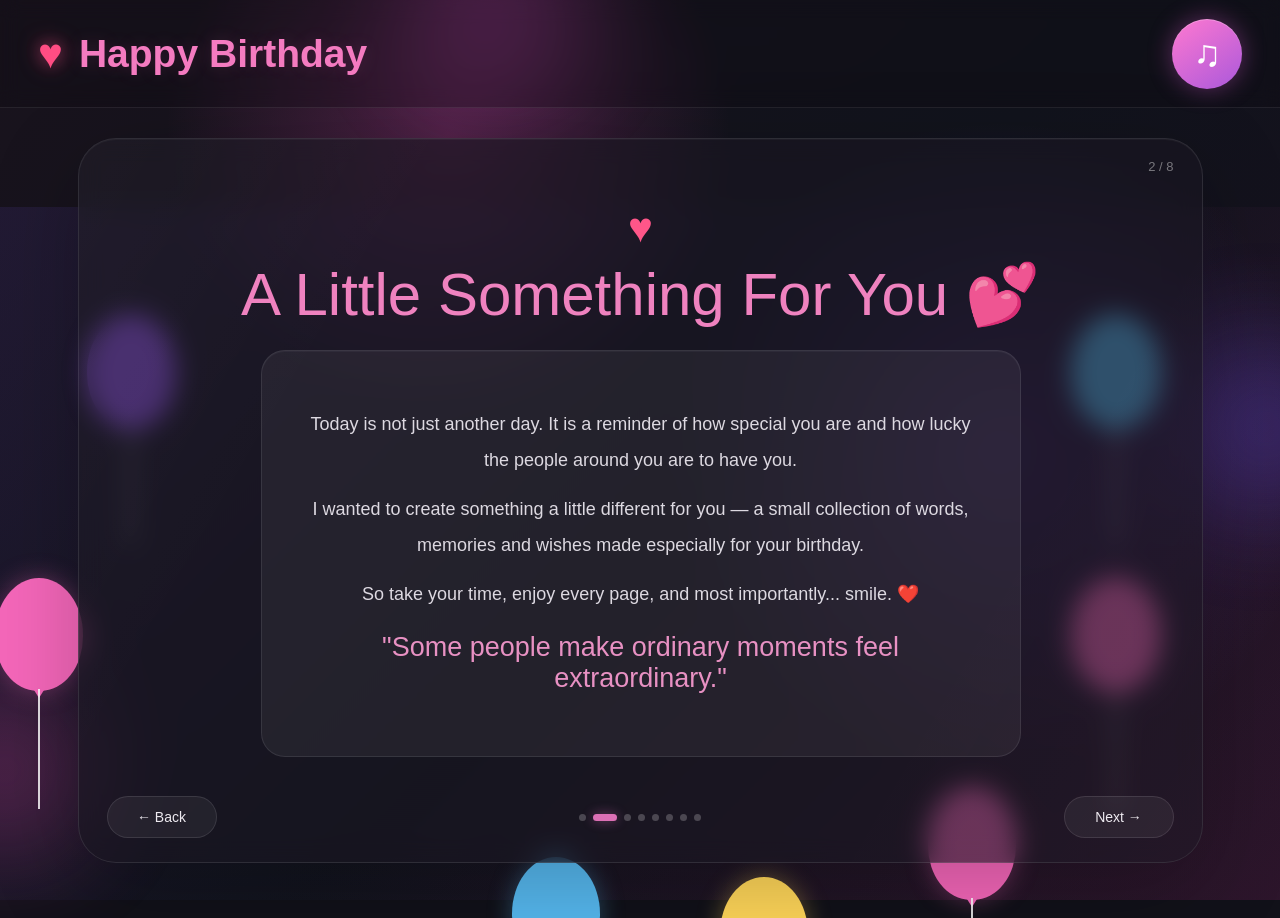
==== page2.html @ 151b27dc "Initial commit" ====
<!DOCTYPE html>
<html lang="en">
<head>
<meta charset="UTF-8">
<meta name="viewport" content="width=device-width, initial-scale=1.0">
<title>A Little Something For You ❤️</title>
<link rel="stylesheet" href="css/style.css">
</head>

<body>

<div class="page-bg"></div>

<div class="glow g1"></div>
<div class="glow g2"></div>
<div class="glow g3"></div>

<header class="topbar">

    <div class="brand">
        <span class="brand-heart">♥</span>
        <span>Happy Birthday</span>
    </div>

    <button class="music-btn" id="musicBtn">
        <span id="musicIcon">♫</span>
    </button>

</header>

<main class="main">

<section class="card">

    <div class="page-no">2 / 8</div>

    <div class="center">

        <div class="content">

            <span class="heart">♥</span>

            <h2 class="small-title">
                A Little Something For You 💕
            </h2>

            <div class="letter">

                <p>
                    Today is not just another day.
                    It is a reminder of how special you are
                    and how lucky the people around you are
                    to have you.
                </p>

                <p>
                    I wanted to create something a little
                    different for you — a small collection
                    of words, memories and wishes made
                    especially for your birthday.
                </p>

                <p>
                    So take your time, enjoy every page,
                    and most importantly... smile. ❤️
                </p>

                <div class="quote">
                    "Some people make ordinary moments
                    feel extraordinary."
                </div>

            </div>

        </div>

    </div>

    <nav class="nav">

        <a href="index.html">
            ← Back
        </a>

        <div class="dots">
            <i></i>
            <i class="active"></i>
            <i></i>
            <i></i>
            <i></i>
            <i></i>
            <i></i>
            <i></i>
        </div>

        <a href="page3.html">
            Next →
        </a>

    </nav>

</section>

</main>

<div class="balloons left">
    <span class="balloon purple"></span>
    <span class="balloon pink"></span>
</div>

<div class="balloons right">
    <span class="balloon blue"></span>
    <span class="balloon pink"></span>
</div>

<div class="bottom">
    <span class="balloon blue"></span>
    <span class="balloon yellow"></span>
    <span class="balloon pink"></span>
</div>

<audio id="music" loop>
    <source src="music/birthday.mp3" type="audio/mpeg">
</audio>

<script src="js/script.js"></script>

</body>
</html>
---- css/style.css ----
* {
    margin: 0;
    padding: 0;
    box-sizing: border-box;
}

:root {
    --pink: #f46ab8;
    --pink-light: #ff8fd0;
    --pink-dark: #d064a8;

    --purple: #9857f4;
    --purple-light: #a85cff;

    --blue: #56b8ef;
    --yellow: #ffd659;

    --white: #ffffff;
    --text: #eeeaf0;
    --muted: #aaa7b4;

    --background: #111119;
    --card-background: rgba(25, 23, 34, 0.64);

    --border: rgba(255, 255, 255, 0.10);
}


/* =========================================================
   BASIC
========================================================= */

html,
body {
    width: 100%;
    min-height: 100%;
    overflow-x: hidden;
}

body {
    min-height: 100vh;
    background: var(--background);
    color: var(--white);
    font-family: "Poppins", Arial, sans-serif;
}

button {
    font-family: inherit;
}


/* =========================================================
   BACKGROUND
========================================================= */

.page-bg {
    position: fixed;
    inset: 0;
    z-index: -10;

    background:
        radial-gradient(
            circle at 35% 15%,
            rgba(227, 71, 176, 0.28),
            transparent 25%
        ),

        radial-gradient(
            circle at 78% 50%,
            rgba(129, 71, 230, 0.24),
            transparent 30%
        ),

        linear-gradient(
            135deg,
            #19131d 0%,
            #11131c 52%,
            #18101e 100%
        );
}

.page-bg::after {
    content: "";

    position: absolute;
    inset: 23% 0 0;

    background:
        linear-gradient(
            135deg,
            rgba(87, 62, 170, 0.16),
            rgba(33, 35, 72, 0.04),
            rgba(255, 75, 176, 0.09)
        );
}


/* =========================================================
   GLOW EFFECTS
========================================================= */

.glow {
    position: fixed;

    width: 170px;
    height: 170px;

    border-radius: 50%;

    filter: blur(55px);

    opacity: 0.32;

    pointer-events: none;

    z-index: -5;

    animation: glowMove 8s ease-in-out infinite alternate;
}

.g1 {
    top: -80px;
    left: 32%;

    background: #e34bd0;
}

.g2 {
    right: -70px;
    top: 38%;

    background: #7553ff;

    animation-delay: 2s;
}

.g3 {
    left: -80px;
    bottom: 5%;

    background: #db45a5;

    animation-delay: 4s;
}

@keyframes glowMove {

    from {
        transform: translateY(-10px) scale(0.95);
    }

    to {
        transform: translateY(18px) scale(1.08);
    }
}


/* =========================================================
   TOP HEADER
========================================================= */

.topbar {
    width: 100%;
    height: 108px;

    padding: 0 38px;

    display: flex;
    align-items: center;
    justify-content: space-between;

    border-bottom: 1px solid rgba(255, 255, 255, 0.08);

    background: rgba(15, 12, 19, 0.30);

    backdrop-filter: blur(10px);
}


/* =========================================================
   BRAND
========================================================= */

.brand {
    display: flex;
    align-items: center;

    gap: 16px;

    color: #f47bc0;

    font-family: "Trebuchet MS", Arial, sans-serif;

    font-size: 39px;

    line-height: 1;

    font-weight: 700;

    text-shadow:
        0 0 18px rgba(244, 106, 184, 0.16);
}

.brand-heart {
    color: #ff4d83;

    font-size: 42px;

    filter:
        drop-shadow(
            0 0 10px rgba(255, 72, 120, 0.55)
        );

    animation:
        heartbeat 1.5s ease-in-out infinite;
}

@keyframes heartbeat {

    0%,
    100% {
        transform: scale(1);
    }

    15% {
        transform: scale(1.15);
    }

    30% {
        transform: scale(1);
    }

    45% {
        transform: scale(1.08);
    }
}


/* =========================================================
   MUSIC BUTTON
========================================================= */

.music-btn {
    width: 70px;
    height: 70px;

    border: none;

    border-radius: 50%;

    background:
        linear-gradient(
            145deg,
            #ff79d0,
            #aa58db
        );

    color: white;

    font-size: 37px;

    cursor: pointer;

    display: grid;
    place-items: center;

    box-shadow:
        0 0 25px rgba(220, 89, 211, 0.38),

        inset 0 1px rgba(255, 255, 255, 0.25);

    transition:
        transform 0.25s ease,
        box-shadow 0.25s ease;
}

.music-btn:hover {
    transform: scale(1.07);

    box-shadow:
        0 0 34px rgba(220, 89, 211, 0.52),

        inset 0 1px rgba(255, 255, 255, 0.25);
}

.music-btn.playing {
    animation:
        musicPulse 1.3s ease-in-out infinite;
}

@keyframes musicPulse {

    0%,
    100% {
        box-shadow:
            0 0 22px rgba(220, 89, 211, 0.35);
    }

    50% {
        box-shadow:
            0 0 40px rgba(220, 89, 211, 0.7);
    }
}


/* =========================================================
   MAIN AREA
========================================================= */

.main {
    width: 100%;

    min-height:
        calc(100vh - 108px);

    padding:
        30px 28px 55px;

    display: flex;

    justify-content: center;

    align-items: flex-start;
}


/* =========================================================
   MAIN CARD
========================================================= */

.card {
    width: min(1125px, 100%);

    min-height: 700px;

    position: relative;

    overflow: hidden;

    border:
        1px solid var(--border);

    border-radius: 38px;

    background:
        var(--card-background);

    box-shadow:
        inset 0 1px rgba(255, 255, 255, 0.04),

        0 25px 90px rgba(0, 0, 0, 0.22);

    backdrop-filter: blur(12px);
}

.card::before {
    content: "";

    position: absolute;

    inset: 0;

    pointer-events: none;

    background:
        linear-gradient(
            120deg,
            rgba(255, 255, 255, 0.025),
            transparent 25%,
            transparent 75%,
            rgba(255, 90, 190, 0.025)
        );
}


/* =========================================================
   PAGE NUMBER
========================================================= */

.page-no {
    position: absolute;

    top: 20px;
    right: 28px;

    color:
        rgba(255, 255, 255, 0.42);

    font-size: 13px;

    z-index: 4;
}


/* =========================================================
   CENTER CONTENT
========================================================= */

.center {
    min-height: 610px;

    padding:
        65px 35px 105px;

    display: flex;

    align-items: center;

    justify-content: center;

    position: relative;

    z-index: 2;

    text-align: center;
}

.content {
    width: 100%;

    animation:
        pageIn 0.65s ease both;
}

@keyframes pageIn {

    from {
        opacity: 0;

        transform:
            translateY(20px)
            scale(0.985);
    }

    to {
        opacity: 1;

        transform:
            translateY(0)
            scale(1);
    }
}


/* =========================================================
   TITLES
========================================================= */

.title {
    font-family:
        "Trebuchet MS",
        Arial,
        sans-serif;

    font-weight: 400;

    font-size:
        clamp(58px, 8vw, 91px);

    line-height: 0.98;

    color: #d28bb9;

    margin-bottom: 18px;
}

.small-title {
    font-family:
        "Trebuchet MS",
        Arial,
        sans-serif;

    color: #ef82bf;

    font-size:
        clamp(36px, 5vw, 60px);

    font-weight: 400;

    line-height: 1.1;

    margin-bottom: 22px;
}

.subtitle {
    font-size:
        clamp(18px, 2vw, 24px);

    color: #aaa7b4;

    margin-bottom: 38px;
}

.heart {
    color: #ff5689;

    font-size: 42px;

    display: block;

    margin-bottom: 10px;
}


/* =========================================================
   GENERAL MESSAGE
========================================================= */

.message {
    width: min(720px, 100%);

    margin: 0 auto;

    color: #d8d4df;

    font-size: 18px;

    line-height: 1.9;
}


/* =========================================================
   ENVELOPE
========================================================= */

.envelope {
    width: 510px;
    max-width: 90vw;
    height: 245px;

    margin: 0 auto;

    position: relative;

    cursor: pointer;

    filter:
        drop-shadow(
            0 18px 28px rgba(0, 0, 0, 0.20)
        );

    transition:
        transform 0.3s ease;
}

.envelope:hover {
    transform: translateY(-7px);
}


/* =========================================================
   PINK ENVELOPE BODY
========================================================= */

.env-back {
    position: absolute;

    left: 0;
    top: 0px;

    width: 100%;
    height: calc(100% - 10px);

    background: #c967a8;

    border-radius:
        0 0 18px 18px;

    z-index: 1;
}


/* =========================================================
   WHITE LETTER
========================================================= */

.env-paper {
    position: absolute;

    width: 62%;

    height: 88%;

    left: 19%;

    top: 5px;

    background: #f3f1f3;

    border-radius:
        16px 16px 10px 10px;

    color: #55525a;

    display: flex;

    align-items: flex-end;

    justify-content: center;

    /*
       Keep the text toward the bottom
       so the flap does not cover it.
    */
    padding:
        0 20px 42px;

    font-size: 18px;

    text-align: center;

    box-shadow:
        0 5px 18px rgba(0, 0, 0, 0.12);

    z-index: 2;
}


/* =========================================================
   TOP FLAP
========================================================= */

.env-flap {
    position: absolute;

    left: 0;
    top: 0;

    width: 100%;
    height: 55%;

    background: #d47bb5;

    /*
       Triangle flap
    */
    clip-path:
        polygon(
            0 0,
            100% 0,
            50% 100%
        );

    z-index: 4;

    transform-origin: top center;

    transition:
        transform 0.5s ease;
}


/* =========================================================
   REMOVE THE OLD FRONT LAYER
========================================================= */

.env-front {
    display: none;
}




/* =========================================================
   LETTER
========================================================= */

.letter {
    width: min(760px, 100%);

    padding:
        42px 45px;

    margin: 0 auto;

    border-radius: 24px;

    background:
        rgba(255, 255, 255, 0.055);

    border:
        1px solid rgba(255, 255, 255, 0.09);

    box-shadow:
        inset 0 1px rgba(255, 255, 255, 0.035);
}

.letter p {
    color: #ddd9e1;

    font-size: 18px;

    line-height: 2;

    margin: 13px 0;
}

.quote {
    font-family:
        "Trebuchet MS",
        Arial,
        sans-serif;

    font-size: 27px;

    color: #e891c3;

    margin: 20px auto;
}


/* =========================================================
   MEMORY GRID
========================================================= */

.grid {
    width: min(820px, 100%);

    margin: 20px auto;

    display: grid;

    grid-template-columns:
        repeat(3, 1fr);

    gap: 16px;
}

.box {
    min-height: 135px;

    padding: 22px;

    border-radius: 20px;

    background:
        rgba(255, 255, 255, 0.045);

    border:
        1px solid rgba(255, 255, 255, 0.07);

    transition:
        transform 0.25s ease,
        background 0.25s ease;
}

.box:hover {
    transform:
        translateY(-5px);

    background:
        rgba(255, 255, 255, 0.075);
}

.box .icon {
    font-size: 30px;

    display: block;

    margin-bottom: 8px;
}

.box span:last-child {
    color: #d8d3dd;

    font-size: 15px;
}


/* =========================================================
   PHOTOS
========================================================= */

.photo {
    width: min(430px, 90vw);

    height: 390px;

    margin:
        0 auto 24px;

    padding: 11px;

    border-radius: 23px;

    background:
        linear-gradient(
            145deg,
            rgba(255, 137, 208, 0.75),
            rgba(138, 83, 225, 0.7)
        );

    box-shadow:
        0 20px 55px rgba(0, 0, 0, 0.25);
}

.photo img {
    width: 100%;
    height: 100%;

    object-fit: cover;

    display: block;

    border-radius: 15px;

    background:
        linear-gradient(
            135deg,
            #292033,
            #171720
        );
}


/* =========================================================
   TIMELINE
========================================================= */

.timeline {
    width: min(760px, 100%);

    margin: 20px auto;

    position: relative;

    text-align: left;
}

.timeline::before {
    content: "";

    position: absolute;

    left: 17px;

    top: 4px;

    bottom: 4px;

    width: 2px;

    background:
        linear-gradient(
            #ed72ba,
            #8d61e8
        );
}

.item {
    position: relative;

    padding:
        0 0 25px 55px;
}

.dot {
    position: absolute;

    left: 8px;
    top: 2px;

    width: 20px;
    height: 20px;

    border-radius: 50%;

    background: #dc71b8;

    box-shadow:
        0 0 18px rgba(220, 113, 184, 0.55);
}

.item h4 {
    color: #ee88c0;

    font-size: 19px;

    margin-bottom: 5px;
}

.item p {
    color: #c7c2ce;

    line-height: 1.7;

    font-size: 15px;
}


/* =========================================================
   WISHES
========================================================= */

.wishes {
    width: min(850px, 100%);

    margin: 20px auto;

    display: flex;

    flex-wrap: wrap;

    justify-content: center;

    gap: 12px;
}

.wish {
    padding:
        12px 18px;

    border-radius: 999px;

    background:
        rgba(232, 113, 184, 0.10);

    border:
        1px solid rgba(232, 113, 184, 0.18);

    color: #ddd3df;
}


/* =========================================================
   FINAL PAGE
========================================================= */

.final-heart {
    font-size: 100px;

    color: #ff5d9a;

    line-height: 1;

    filter:
        drop-shadow(
            0 0 28px rgba(255, 93, 154, 0.38)
        );

    animation:
        heartbeat 1.6s infinite;
}

.final-message {
    margin-top: 22px;

    font-family:
        "Trebuchet MS",
        Arial,
        sans-serif;

    font-size:
        clamp(35px, 5vw, 57px);

    font-weight: 400;

    color: #ed8bc2;
}


/* =========================================================
   NAVIGATION
========================================================= */

.nav {
    position: absolute;

    z-index: 5;

    left: 28px;
    right: 28px;

    bottom: 24px;

    display: flex;

    align-items: center;

    justify-content: space-between;

    gap: 20px;
}

.nav a {
    min-width: 110px;

    text-align: center;

    text-decoration: none;

    border:
        1px solid rgba(255, 255, 255, 0.11);

    color: #eeeaf0;

    background:
        rgba(255, 255, 255, 0.055);

    border-radius: 999px;

    padding:
        12px 20px;

    font-size: 14px;

    transition:
        background 0.25s ease,
        transform 0.25s ease;
}

.nav a:hover {
    background:
        rgba(233, 103, 183, 0.17);

    transform:
        translateY(-2px);
}


/* =========================================================
   PAGE DOTS
========================================================= */

.dots {
    display: flex;

    align-items: center;

    justify-content: center;

    gap: 7px;
}

.dots i {
    width: 7px;
    height: 7px;

    border-radius: 50%;

    background:
        rgba(255, 255, 255, 0.22);

    transition:
        width 0.25s ease;
}

.dots i.active {
    width: 24px;

    border-radius: 20px;

    background: #dc70b5;

    box-shadow:
        0 0 12px rgba(220, 112, 181, 0.45);
}



/* =========================================================
   FLOATING BALLOONS
========================================================= */

.balloons {
    position: fixed;

    pointer-events: none;

    z-index: 1;
}


/* ---------------------------------------------------------
   LEFT BALLOONS
--------------------------------------------------------- */

.left {
    left: 20px;
    top: 35%;
}


/* ---------------------------------------------------------
   RIGHT BALLOONS
--------------------------------------------------------- */

.right {
    right: 20px;
    top: 35%;
}


/* ---------------------------------------------------------
   BOTTOM BALLOONS
--------------------------------------------------------- */

.bottom {
    position: fixed;

    left: 40%;
    bottom: -70px;

    display: flex;

    align-items: flex-end;

    gap: 120px;

    pointer-events: none;

    z-index: 1;
}


/* ---------------------------------------------------------
   BALLOON
--------------------------------------------------------- */

.balloon {
    width: 88px;
    height: 113px;

    display: block;

    position: relative;

    border-radius:
        50% 50% 48% 48%;

    animation:
        balloonFloat 6s ease-in-out infinite;

    will-change:
        transform;
}


/* Balloon string */

.balloon::after {
    content: "";

    position: absolute;

    width: 2px;

    height: 120px;

    left: 50%;

    top: 98%;

    background:
        rgba(255, 255, 255, 0.85);

    transform:
        translateX(-50%);
}


/* Balloon knot */

.balloon::before {
    content: "";

    position: absolute;

    width: 0;
    height: 0;

    left: 50%;

    bottom: -7px;

    transform:
        translateX(-50%);

    border-left:
        5px solid transparent;

    border-right:
        5px solid transparent;

    border-top:
        8px solid currentColor;
}


/* ---------------------------------------------------------
   BALLOON COLORS
--------------------------------------------------------- */

.purple {
    background: #9857f4;

    color: #9857f4;

    box-shadow:
        0 0 25px rgba(152, 87, 244, 0.35);
}

.pink {
    background: #f567ba;

    color: #f567ba;

    box-shadow:
        0 0 25px rgba(245, 103, 186, 0.35);
}

.blue {
    background: #56b8ef;

    color: #56b8ef;

    box-shadow:
        0 0 25px rgba(86, 184, 239, 0.35);
}

.yellow {
    background: #ffd659;

    color: #ffd659;

    box-shadow:
        0 0 25px rgba(255, 214, 89, 0.35);
}


/* =========================================================
   DIFFERENT BALLOON ANIMATIONS
========================================================= */


/* Main floating movement */

@keyframes balloonFloat {

    0% {
        transform:
            translate3d(0, 0, 0)
            rotate(-4deg);
    }

    20% {
        transform:
            translate3d(35px, -55px, 0)
            rotate(5deg);
    }

    40% {
        transform:
            translate3d(-20px, -105px, 0)
            rotate(-3deg);
    }

    60% {
        transform:
            translate3d(45px, -70px, 0)
            rotate(6deg);
    }

    80% {
        transform:
            translate3d(-30px, -25px, 0)
            rotate(-5deg);
    }

    100% {
        transform:
            translate3d(0, 0, 0)
            rotate(-4deg);
    }
}


/* ---------------------------------------------------------
   INDIVIDUAL BALLOON TIMINGS
--------------------------------------------------------- */

.left .balloon:nth-child(1) {
    margin-left: 67px;

    animation:
        balloonFloat 7s ease-in-out infinite;
}

.left .balloon:nth-child(2) {
    margin-top: 150px;

    margin-left: -25px;

    animation:
        balloonFloat 8.5s ease-in-out infinite;

    animation-delay:
        -2s;
}


.right .balloon:nth-child(1) {
    animation:
        balloonFloat 6.5s ease-in-out infinite;

    animation-delay:
        -3s;
}

.right .balloon:nth-child(2) {
    margin-top: 150px;

    margin-right: 100px;

    animation:
        balloonFloat 9s ease-in-out infinite;

    animation-delay:
        -4s;
}


/* Bottom balloons */

.bottom .balloon:nth-child(1) {
    animation:
        balloonFloat 7.5s ease-in-out infinite;

    animation-delay:
        -1s;
}

.bottom .balloon:nth-child(2) {
    margin-bottom: -20px;

    animation:
        balloonFloat 8s ease-in-out infinite;

    animation-delay:
        -4s;
}

.bottom .balloon:nth-child(3) {
    margin-bottom: 70px;

    animation:
        balloonFloat 6.8s ease-in-out infinite;

    animation-delay:
        -2.5s;
}

.topbar {
    position: relative;
    z-index: 10;
}

.main {
    position: relative;
    z-index: 5;
}





/* =========================================================
   MOBILE
========================================================= */

@media (max-width: 800px) {

    .topbar {
        height: 82px;

        padding:
            0 18px;
    }

    .brand {
        font-size: 28px;

        gap: 9px;
    }

    .brand-heart {
        font-size: 30px;
    }

    .music-btn {
        width: 54px;
        height: 54px;

        font-size: 28px;
    }

    .main {
        padding:
            16px 12px 35px;
    }

    .card {
        min-height: 720px;

        border-radius: 26px;
    }

    .center {
        min-height: 630px;

        padding:
            55px 18px 105px;
    }

    .envelope {
        height: 190px;
    }

    .letter {
        padding:
            27px 20px;
    }

    .letter p,
    .message {
        font-size: 16px;
    }

    .grid {
        grid-template-columns: 1fr;

        max-width: 430px;
    }

    .photo {
        height: 330px;
    }

    .balloon {
        transform: scale(0.72);
    }

    .left {
        left: -38px;
    }

    .right {
        right: -58px;
    }

    .bottom {
        left: 25%;

        gap: 60px;
    }

    .nav {
        left: 15px;
        right: 15px;
    }

    .nav a {
        min-width: 85px;

        padding:
            10px 14px;
    }
}


/* =========================================================
   SMALL MOBILE
========================================================= */

@media (max-width: 480px) {

    .brand {
        font-size: 24px;
    }

    .title {
        font-size: 54px;
    }

    .subtitle {
        font-size: 16px;
    }

    .envelope {
        width: 330px;
        height: 155px;
    }

    .env-paper {
        font-size: 13px;

        padding-bottom: 22px;
    }

    .final-heart {
        font-size: 78px;
    }

    .dots {
        display: none;
    }
}





/* =========================================================
   CLICK HEART EFFECT
========================================================= */

.click-heart {
    position: fixed;

    left: 0;
    top: 0;

    pointer-events: none;

    z-index: 9999;

    color: #ff4f91;

    font-size: 25px;

    line-height: 1;

    transform:
        translate(-50%, -50%)
        scale(0);

    opacity: 1;

    text-shadow:
        0 0 8px rgba(255, 80, 145, 0.55),
        0 0 18px rgba(255, 80, 145, 0.35);

    animation:
        heartPop 2.5s ease-out forwards;
}


/* Different pink shades */

.click-heart.pink1 {
    color: #ff4f91;
}

.click-heart.pink2 {
    color: #ff6faf;
}

.click-heart.pink3 {
    color: #d95b9e;
}

.click-heart.pink4 {
    color: #f58bc1;
}

.click-heart.pink5 {
    color: #c84f91;
}


/* =========================================================
   HEART ANIMATION
========================================================= */

@keyframes heartPop {

    0% {
        opacity: 0;

        transform:
            translate(-50%, -50%)
            scale(0);
    }

    10% {
        opacity: 1;

        transform:
            translate(-50%, -50%)
            scale(1.2);
    }

    25% {
        opacity: 1;

        transform:
            translate(
                calc(-50% + var(--x1)),
                calc(-50% + var(--y1))
            )
            scale(1);
    }

    65% {
        opacity: 0.75;

        transform:
            translate(
                calc(-50% + var(--x2)),
                calc(-50% + var(--y2))
            )
            scale(0.85);
    }

    100% {
        opacity: 0;

        transform:
            translate(
                calc(-50% + var(--x3)),
                calc(-50% + var(--y3))
            )
            scale(0.35);
    }
}








/* =========================================================
   MAKE A WISH PAGE
========================================================= */

.wish-page {
    position: relative;
}


/* ---------------------------------------------------------
   INSTRUCTION
--------------------------------------------------------- */

.wish-instruction {

    color: #bdb8c5;

    font-size: 18px;

    margin-top: -8px;

    margin-bottom: 15px;

}


/* =========================================================
   CAKE AREA
========================================================= */

.cake-area {

    width: 360px;

    height: 330px;

    margin: 0 auto;

    position: relative;

}


/* =========================================================
   NEW CAKE
   Overall size remains exactly:
   300px × 150px
========================================================= */

.cake {
    position: absolute;

    width: 300px;
    height: 150px;

    left: 50%;
    bottom: 15px;

    transform: translateX(-50%);

    z-index: 5;
}


/* =========================================================
   TOP CAKE LAYER
========================================================= */

.cake-layer-top {
    position: absolute;

    width: 300px;
    height: 58px;

    left: 0;
    top: 5px;

    border-radius:
        50%;

    background:
        linear-gradient(
            135deg,
            #ffacd8,
            #ed76b8
        );

    box-shadow:
        0 8px 14px
        rgba(0, 0, 0, 0.18);

    z-index: 4;
}


/* =========================================================
   CREAM LINE
========================================================= */

.cake-cream-line {
    position: absolute;

    left: 15px;
    right: 15px;

    bottom: 4px;

    height: 13px;

    border-radius: 50%;

    background:
        #fff3fa;

    box-shadow:
        0 2px 5px
        rgba(0, 0, 0, 0.10);
}


/* =========================================================
   TOP CAKE DOTS
========================================================= */

.cake-dot {
    position: absolute;

    width: 15px;
    height: 15px;

    border-radius: 50%;

    background: #ffd65a;

    box-shadow:
        0 2px 5px
        rgba(0, 0, 0, 0.12);

    z-index: 5;
}


.dot-1 {
    left: 38px;
    top: 18px;
}

.dot-2 {
    left: 92px;
    top: 31px;
}

.dot-3 {
    left: 143px;
    top: 17px;
}

.dot-4 {
    left: 195px;
    top: 31px;
}

.dot-5 {
    left: 247px;
    top: 18px;
}


/* =========================================================
   BOTTOM CAKE LAYER
========================================================= */

.cake-layer-bottom {
    position: absolute;

    width: 286px;
    height: 83px;

    left: 7px;
    top: 42px;

    border-radius:
        8px 8px 20px 20px;

    background:
        linear-gradient(
            90deg,
            #c95b9f 0%,
            #e276b2 25%,
            #ee83bc 50%,
            #e276b2 75%,
            #c95b9f 100%
        );

    box-shadow:
        0 10px 18px
        rgba(0, 0, 0, 0.18);

    z-index: 2;
}


/* =========================================================
   CREAM DRIPS
========================================================= */

.cake-drip {
    position: absolute;

    top: -4px;

    width: 38px;
    height: 30px;

    background:
        #fff3fa;

    border-radius:
        0 0 20px 20px;
}


/* Different drip positions */

.drip-1 {
    left: 25px;
    height: 34px;
}

.drip-2 {
    left: 93px;
    height: 23px;
}

.drip-3 {
    left: 163px;
    height: 32px;
}

.drip-4 {
    left: 225px;
    height: 21px;
}


/* =========================================================
   CAKE FLOWERS / DECORATION
========================================================= */

.cake-flower {
    position: absolute;

    color: #ffd65a;

    font-size: 25px;

    text-shadow:
        0 2px 4px
        rgba(0, 0, 0, 0.12);
}


.flower-1 {
    left: 45px;
    top: 42px;
}

.flower-2 {
    left: 132px;
    top: 55px;
}

.flower-3 {
    left: 220px;
    top: 40px;
}


/* =========================================================
   CAKE BASE
========================================================= */

.cake-base {
    position: absolute;

    width: 315px;
    height: 25px;

    left: -7px;
    bottom: 0;

    border-radius:
        15px;

    background:
        linear-gradient(
            90deg,
            #a94d96,
            #c962a8,
            #a94d96
        );

    box-shadow:
        0 7px 15px
        rgba(0, 0, 0, 0.22);

    z-index: 1;
}


/* =========================================================
   CANDLE
========================================================= */

.candle-container {

    position: absolute;

    width: 60px;

    height: 145px;

    left: 50%;

    top: 25px;

    transform:
        translateX(-50%);

    z-index: 10;

}


/* ---------------------------------------------------------
   CANDLE BODY
--------------------------------------------------------- */

.candle {

    position: absolute;

    width: 28px;

    height: 100px;

    left: 50%;

    bottom: 0;

    transform:
        translateX(-50%);

    border-radius:
        6px 6px 3px 3px;

    background:
        repeating-linear-gradient(
            135deg,
            #fff2fa 0px,
            #fff2fa 8px,
            #ff7fc3 8px,
            #ff7fc3 16px
        );

    box-shadow:
        inset -4px 0 8px
        rgba(0, 0, 0, 0.12),

        0 5px 12px
        rgba(0, 0, 0, 0.18);

}


/* =========================================================
   WICK
========================================================= */

.candle::before {

    content: "";

    position: absolute;

    width: 3px;

    height: 12px;

    left: 50%;

    top: -10px;

    transform:
        translateX(-50%);

    background: #3b2935;

    border-radius: 3px;

}


/* =========================================================
   FLAME
========================================================= */

.flame {

    position: absolute;

    width: 34px;

    height: 55px;

    left: 50%;

    top: -15px;

    transform:
        translateX(-50%);

    background:
        linear-gradient(
            180deg,
            #fff8a8 0%,
            #ffd33d 40%,
            #ff8a00 100%
        );

    border-radius:
        50% 50% 50% 50% /
        65% 65% 35% 35%;

    transform-origin:
        50% 90%;

    filter:
        drop-shadow(
            0 0 12px
            rgba(255, 190, 50, 0.75)
        );

    animation:
        flameFlicker
        0.18s
        ease-in-out
        infinite
        alternate;

}


/* ---------------------------------------------------------
   INNER FLAME
--------------------------------------------------------- */

.flame-inner {

    position: absolute;

    width: 14px;

    height: 25px;

    left: 50%;

    bottom: 7px;

    transform:
        translateX(-50%);

    background: #fffbe5;

    border-radius:
        50% 50% 45% 45%;

}


/* =========================================================
   FLAME ANIMATION
========================================================= */

@keyframes flameFlicker {

    0% {
        transform:
            translateX(-50%)
            rotate(-4deg)
            scale(1);
    }

    50% {
        transform:
            translateX(-50%)
            rotate(4deg)
            scale(1.05);
    }

    100% {
        transform:
            translateX(-50%)
            rotate(-3deg)
            scale(0.94);
    }

}


/* =========================================================
   SMOKE
========================================================= */

.smoke {

    position: absolute;

    width: 12px;

    height: 12px;

    left: 50%;

    top: -50px;

    border-radius: 50%;

    background:
        rgba(210, 210, 220, 0.55);

    opacity: 0;

    transform:
        translateX(-50%)
        translateY(0);

}


/* Smoke animations */

.smoke-1 {
    animation:
        smokeRise
        2s
        ease-out
        forwards;
}

.smoke-2 {
    animation:
        smokeRise
        2.4s
        ease-out
        forwards;

    animation-delay:
        0.15s;
}

.smoke-3 {
    animation:
        smokeRise
        2.8s
        ease-out
        forwards;

    animation-delay:
        0.3s;
}


@keyframes smokeRise {

    0% {
        opacity: 0;

        transform:
            translate(
                -50%,
                0
            )
            scale(0.5);
    }

    20% {
        opacity: 0.6;
    }

    100% {
        opacity: 0;

        transform:
            translate(
                calc(-50% + 25px),
                -90px
            )
            scale(2);
    }

}


/* =========================================================
   BLOW BUTTON
========================================================= */

.blow-button {

    border: none;

    padding:
        14px 28px;

    margin-top: 5px;

    border-radius: 999px;

    background:
        linear-gradient(
            135deg,
            #ec6bb8,
            #a85cdd
        );

    color: white;

    font-size: 16px;

    cursor: pointer;

    box-shadow:
        0 8px 25px
        rgba(214, 86, 177, 0.30);

    transition:
        transform 0.25s ease,
        box-shadow 0.25s ease;
}

.blow-button:hover {

    transform:
        translateY(-3px)
        scale(1.03);

    box-shadow:
        0 12px 30px
        rgba(214, 86, 177, 0.45);

}


/* =========================================================
   CANDLE BLOWN
========================================================= */

.flame.blown {

    animation:
        flameDisappear
        0.45s
        ease-out
        forwards;

}


@keyframes flameDisappear {

    0% {

        opacity: 1;

        transform:
            translateX(-50%)
            scale(1);

    }

    60% {

        opacity: 0.5;

        transform:
            translateX(-70%)
            scale(0.6);

    }

    100% {

        opacity: 0;

        transform:
            translateX(-110%)
            scale(0.1);

    }

}


/* =========================================================
   SHOW SMOKE AFTER BLOW
========================================================= */

.candle-container.blown
.smoke {

    animation-play-state:
        running;

}


/* =========================================================
   SUCCESS MESSAGE
========================================================= */

.wish-success {

    margin-top: 18px;

    opacity: 0;

    transform:
        translateY(15px)
        scale(0.9);

    pointer-events: none;

    transition:
        opacity 0.6s ease,
        transform 0.6s ease;
}


.wish-success.show {

    opacity: 1;

    transform:
        translateY(0)
        scale(1);

}


.success-stars {

    font-size: 22px;

    margin-bottom: 4px;

}


.wish-success h2 {

    font-family:
        "Trebuchet MS",
        Arial,
        sans-serif;

    font-size: 32px;

    color: #ef83bf;

    margin-bottom: 4px;

}


.wish-success p {

    color: #c8c2cf;

    font-size: 15px;

}


/* =========================================================
   DISABLED NEXT BUTTON
========================================================= */

.disabled-next {

    opacity: 0.25 !important;

    pointer-events: none;

}


/* =========================================================
   MOBILE
========================================================= */

@media (max-width: 600px) {

    .cake-area {

        transform:
            scale(0.82);

        margin-top: -20px;

        margin-bottom: -20px;

    }

    .wish-instruction {

        font-size: 15px;

    }

    .blow-button {

        font-size: 14px;

        padding:
            12px 22px;

    }

}
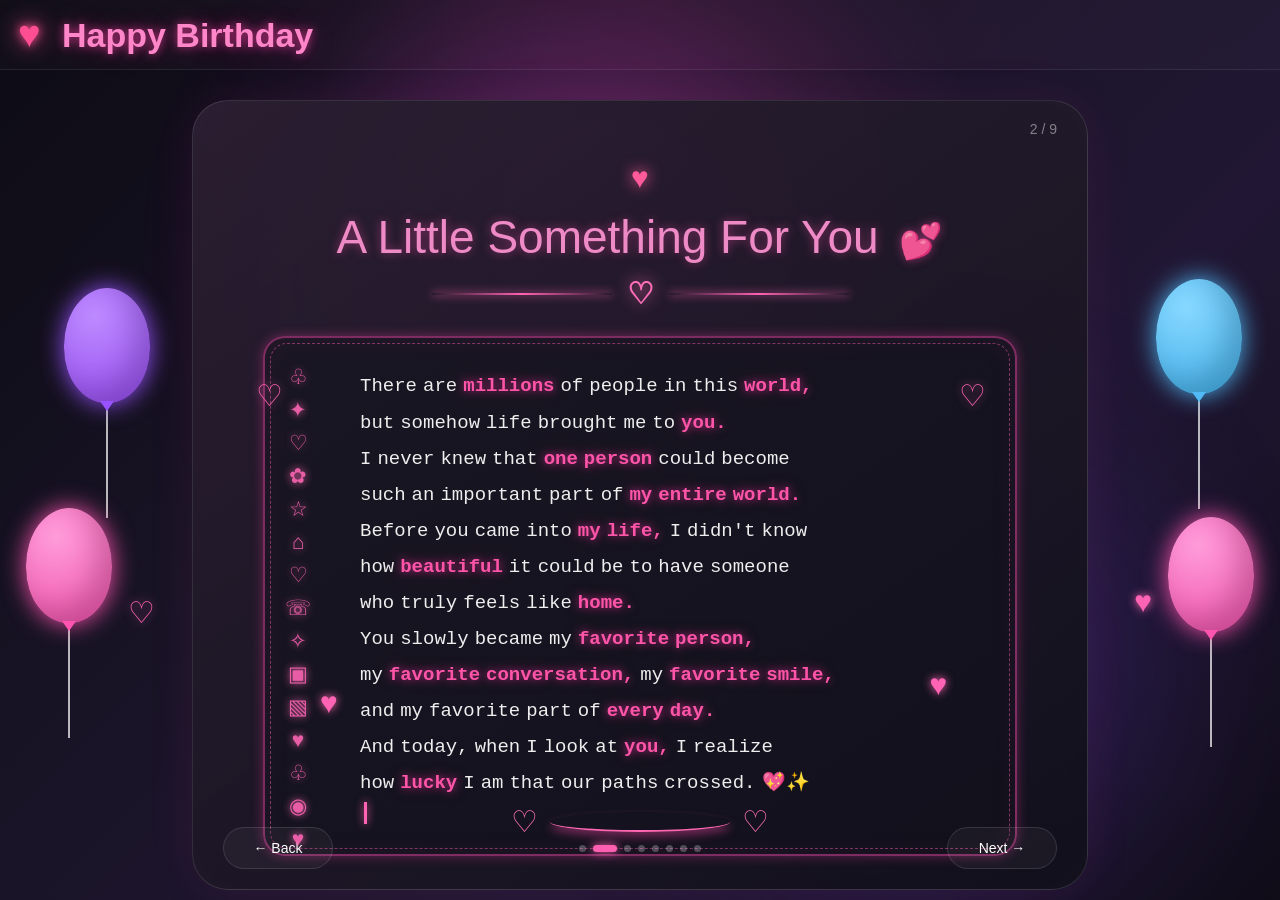
==== commit e3caa2ad: "modify lines/comments-3" ====
--- a/page2.html
+++ b/page2.html
@@ -1,129 +1,196 @@
 <!DOCTYPE html>
 <html lang="en">
 <head>
-<meta charset="UTF-8">
-<meta name="viewport" content="width=device-width, initial-scale=1.0">
-<title>A Little Something For You ❤️</title>
-<link rel="stylesheet" href="css/style.css">
+    <meta charset="UTF-8">
+    <meta name="viewport" content="width=device-width, initial-scale=1.0">
+
+    <title>A Little Something For You ❤️</title>
+
+    <link rel="stylesheet" href="css/page2.css">
 </head>
 
 <body>
 
-<div class="page-bg"></div>
+    <!-- ================= HEADER ================= -->
 
-<div class="glow g1"></div>
-<div class="glow g2"></div>
-<div class="glow g3"></div>
+    <header class="top-header">
+        <div class="birthday-title">
+            <span class="header-heart">♥</span>
+            Happy Birthday
+        </div>
+    </header>
 
-<header class="topbar">
 
-    <div class="brand">
-        <span class="brand-heart">♥</span>
-        <span>Happy Birthday</span>
+    <!-- ================= BACKGROUND ================= -->
+
+    <div class="background-glow glow-one"></div>
+    <div class="background-glow glow-two"></div>
+
+
+    <!-- ================= BALLOONS ================= -->
+
+    <div class="balloon balloon-purple balloon-left-top">
+        <div class="balloon-body"></div>
+        <div class="balloon-string"></div>
     </div>
 
-    <button class="music-btn" id="musicBtn">
-        <span id="musicIcon">♫</span>
-    </button>
+    <div class="balloon balloon-pink balloon-left-bottom">
+        <div class="balloon-body"></div>
+        <div class="balloon-string"></div>
+    </div>
 
-</header>
+    <div class="balloon balloon-blue balloon-right-top">
+        <div class="balloon-body"></div>
+        <div class="balloon-string"></div>
+    </div>
 
-<main class="main">
+    <div class="balloon balloon-pink balloon-right-bottom">
+        <div class="balloon-body"></div>
+        <div class="balloon-string"></div>
+    </div>
 
-<section class="card">
 
-    <div class="page-no">2 / 8</div>
+    <!-- ================= FLOATING HEARTS ================= -->
 
-    <div class="center">
+    <div class="floating-heart heart-1">♡</div>
+    <div class="floating-heart heart-2">♥</div>
+    <div class="floating-heart heart-3">♡</div>
+    <div class="floating-heart heart-4">♥</div>
+    <div class="floating-heart heart-5">♡</div>
+    <div class="floating-heart heart-6">♥</div>
 
-        <div class="content">
 
-            <span class="heart">♥</span>
+    <!-- ================= MAIN CARD ================= -->
 
-            <h2 class="small-title">
-                A Little Something For You 💕
-            </h2>
+    <main class="main-card">
 
-            <div class="letter">
+        <!-- Page number -->
 
-                <p>
-                    Today is not just another day.
-                    It is a reminder of how special you are
-                    and how lucky the people around you are
-                    to have you.
-                </p>
+        <div class="page-number">
+            2 / 9
+        </div>
 
-                <p>
-                    I wanted to create something a little
-                    different for you — a small collection
-                    of words, memories and wishes made
-                    especially for your birthday.
-                </p>
 
-                <p>
-                    So take your time, enjoy every page,
-                    and most importantly... smile. ❤️
-                </p>
+        <!-- Heading -->
 
-                <div class="quote">
-                    "Some people make ordinary moments
-                    feel extraordinary."
-                </div>
+        <div class="heading-area">
 
+            <div class="heading-heart">
+                ♥
+            </div>
+
+            <h1>
+                A Little Something For You
+                <span>💕</span>
+            </h1>
+
+            <div class="heading-decoration">
+                <span></span>
+                <b>♡</b>
+                <span></span>
             </div>
 
         </div>
 
-    </div>
 
-    <nav class="nav">
+        <!-- ================= MESSAGE BOX ================= -->
 
-        <a href="index.html">
-            ← Back
-        </a>
+        <section class="message-box">
 
-        <div class="dots">
-            <i></i>
-            <i class="active"></i>
-            <i></i>
-            <i></i>
-            <i></i>
-            <i></i>
-            <i></i>
-            <i></i>
+            <!-- Decorative left icon -->
+
+            <div class="message-decoration">
+
+                <div>♧</div>
+                <div>✦</div>
+                <div>♡</div>
+                <div>✿</div>
+                <div>☆</div>
+                <div>⌂</div>
+                <div>♡</div>
+                <div>☏</div>
+                <div>✧</div>
+                <div>▣</div>
+                <div>▧</div>
+                <div>♥</div>
+                <div>♧</div>
+                <div>◉</div>
+                <div>♥</div>
+
+            </div>
+
+
+            <!-- Text -->
+
+            <div class="message-content">
+
+                <div id="messageText"></div>
+
+                <span id="cursor" class="cursor"></span>
+
+            </div>
+
+
+            <!-- Decorative bottom -->
+
+            <div class="message-bottom-decoration">
+
+                <span>♡</span>
+
+                <div class="curved-line"></div>
+
+                <span>♡</span>
+
+            </div>
+
+        </section>
+
+
+        <!-- ================= NAVIGATION ================= -->
+
+        <div class="navigation">
+
+            <button
+                class="nav-button"
+                onclick="previousPage()">
+
+                ← Back
+
+            </button>
+
+
+            <!-- Pagination -->
+
+            <div class="pagination">
+
+                <span></span>
+
+                <span class="active"></span>
+
+                <span></span>
+                <span></span>
+                <span></span>
+                <span></span>
+                <span></span>
+                <span></span>
+
+            </div>
+
+
+            <button
+                class="nav-button"
+                onclick="nextPage()">
+
+                Next →
+
+            </button>
+
         </div>
 
-        <a href="page3.html">
-            Next →
-        </a>
+    </main>
 
-    </nav>
 
-</section>
-
-</main>
-
-<div class="balloons left">
-    <span class="balloon purple"></span>
-    <span class="balloon pink"></span>
-</div>
-
-<div class="balloons right">
-    <span class="balloon blue"></span>
-    <span class="balloon pink"></span>
-</div>
-
-<div class="bottom">
-    <span class="balloon blue"></span>
-    <span class="balloon yellow"></span>
-    <span class="balloon pink"></span>
-</div>
-
-<audio id="music" loop>
-    <source src="music/birthday.mp3" type="audio/mpeg">
-</audio>
-
-<script src="js/script.js"></script>
+    <script src="js/page2.js"></script>
 
 </body>
 </html>
--- a/css/page2.css
+++ b/css/page2.css
@@ -0,0 +1,1026 @@
+/* =========================================================
+   GLOBAL
+========================================================= */
+
+* {
+    margin: 0;
+    padding: 0;
+    box-sizing: border-box;
+}
+
+html,
+body {
+    width: 100%;
+    height: 100%;
+}
+
+body {
+    font-family: Arial, Helvetica, sans-serif;
+
+    background:
+        radial-gradient(
+            circle at 50% 20%,
+            rgba(255, 71, 175, 0.18),
+            transparent 35%
+        ),
+        linear-gradient(
+            135deg,
+            #0d0b14,
+            #171324,
+            #211734,
+            #100d18
+        );
+
+    color: white;
+
+    overflow: hidden;
+}
+
+
+/* =========================================================
+   HEADER
+========================================================= */
+
+.top-header {
+    height: 70px;
+
+    display: flex;
+    align-items: center;
+
+    padding-left: 18px;
+
+    border-bottom: 1px solid rgba(255,255,255,0.08);
+
+    background:
+        linear-gradient(
+            90deg,
+            rgba(255,255,255,0.02),
+            rgba(255, 79, 182, 0.05),
+            rgba(255,255,255,0.02)
+        );
+
+    position: relative;
+    z-index: 10;
+}
+
+.birthday-title {
+    font-size: 34px;
+    font-weight: 700;
+
+    color: #ff86c9;
+
+    text-shadow:
+        0 0 10px rgba(255, 62, 164, 0.7),
+        0 0 25px rgba(255, 62, 164, 0.35);
+}
+
+.header-heart {
+    font-size: 38px;
+
+    margin-right: 12px;
+
+    color: #ff4e91;
+
+    text-shadow:
+        0 0 10px #ff4e91,
+        0 0 25px #ff4e91;
+
+    animation: heartPulse 1.6s infinite;
+}
+
+
+/* =========================================================
+   BACKGROUND GLOW
+========================================================= */
+
+.background-glow {
+    position: fixed;
+
+    width: 450px;
+    height: 450px;
+
+    border-radius: 50%;
+
+    filter: blur(100px);
+
+    pointer-events: none;
+
+    opacity: 0.2;
+}
+
+.glow-one {
+    background: #e947ff;
+
+    top: 5%;
+    left: 25%;
+}
+
+.glow-two {
+    background: #7d48ff;
+
+    right: 10%;
+    bottom: 0;
+}
+
+
+/* =========================================================
+   MAIN CARD
+========================================================= */
+
+.main-card {
+    position: relative;
+
+    width: calc(100% - 30%);
+
+    max-width: 1200px;
+
+    height: calc(100vh - 110px);
+
+    margin: 30px auto;
+
+    padding: 60px 70px 30px;
+
+    border-radius: 36px;
+
+    background:
+        linear-gradient(
+            145deg,
+            rgba(43, 31, 50, 0.95),
+            rgba(17, 16, 27, 0.96)
+        );
+
+    border: 1px solid rgba(255,255,255,0.12);
+
+    box-shadow:
+        0 0 50px rgba(255, 61, 173, 0.08),
+        inset 0 0 50px rgba(255,255,255,0.015);
+
+    overflow: hidden;
+}
+
+
+/* =========================================================
+   PAGE NUMBER
+========================================================= */
+
+.page-number {
+    position: absolute;
+
+    right: 30px;
+    top: 20px;
+
+    color: rgba(255,255,255,0.45);
+
+    font-size: 14px;
+}
+
+
+/* =========================================================
+   HEADING
+========================================================= */
+
+.heading-area {
+    text-align: center;
+
+    margin-bottom: 25px;
+}
+
+.heading-heart {
+    font-size: 30px;
+
+    color: #ff5a99;
+
+    text-shadow:
+        0 0 15px #ff5a99;
+
+    animation: floatingHeart 2s infinite ease-in-out;
+}
+
+.heading-area h1 {
+    margin-top: 15px;
+
+    font-size: 46px;
+
+    color: #ee8ac5;
+
+    font-weight: 500;
+
+    text-shadow:
+        0 0 10px rgba(255, 77, 174, 0.5);
+}
+
+.heading-area h1 span {
+    font-size: 35px;
+
+    margin-left: 8px;
+
+    animation: heartPulse 1.8s infinite;
+}
+
+.heading-decoration {
+    display: flex;
+
+    justify-content: center;
+    align-items: center;
+
+    gap: 15px;
+
+    margin-top: 12px;
+}
+
+.heading-decoration span {
+    width: 180px;
+    height: 2px;
+
+    background:
+        linear-gradient(
+            90deg,
+            transparent,
+            #ff62b3,
+            transparent
+        );
+
+    box-shadow:
+        0 0 8px #ff62b3;
+}
+
+.heading-decoration b {
+    color: #ff6eb8;
+
+    font-size: 30px;
+
+    text-shadow:
+        0 0 15px #ff6eb8;
+}
+
+
+/* =========================================================
+   MESSAGE BOX
+========================================================= */
+
+.message-box {
+
+    position: relative;
+
+    width: 100%;
+
+    height: 520px;
+
+    padding: 30px 70px;
+
+    border-radius: 22px;
+
+    background:
+        linear-gradient(
+            145deg,
+            rgba(25, 23, 35, 0.97),
+            rgba(18, 17, 28, 0.97)
+        );
+
+    border: 2px solid rgba(255, 77, 177, 0.45);
+
+    box-shadow:
+
+        0 0 12px rgba(255, 65, 169, 0.35),
+
+        inset 0 0 30px
+        rgba(255, 65, 169, 0.06);
+
+    overflow: hidden;
+}
+
+
+/* animated neon border */
+
+.message-box::before {
+
+    content: "";
+
+    position: absolute;
+
+    inset: 5px;
+
+    border: 1px dashed
+        rgba(255, 98, 182, 0.45);
+
+    border-radius: 17px;
+
+    pointer-events: none;
+
+    animation: borderGlow 3s infinite;
+}
+
+
+/* =========================================================
+   MESSAGE CONTENT
+========================================================= */
+
+.message-content {
+
+    position: relative;
+
+    height: 100%;
+
+    padding-left: 25px;
+
+    padding-right: 20px;
+
+    display: flex;
+
+    align-items: flex-start;
+
+    justify-content: center;
+
+    flex-direction: column;
+
+    z-index: 2;
+}
+
+
+#messageText {
+
+    width: 100%;
+
+    font-family:
+        "Courier New",
+        monospace;
+
+    font-size: 19px;
+
+    line-height: 1.9;
+
+    color: #eeeeee;
+
+    text-align: left;
+}
+
+
+/* =========================================================
+   WORD ANIMATION
+========================================================= */
+
+.word {
+
+    display: inline-block;
+
+    opacity: 0;
+
+    transform:
+        translateY(15px)
+        scale(0.96);
+
+    filter: blur(5px);
+
+    margin-right: 6px;
+
+    animation:
+        wordAppear
+        0.45s
+        forwards;
+
+}
+
+
+.word.highlight {
+
+    color: #ff55a9;
+
+    font-weight: bold;
+
+    text-shadow:
+        0 0 8px rgba(255, 63, 169, 0.65),
+        0 0 18px rgba(255, 63, 169, 0.3);
+}
+
+
+/* =========================================================
+   CURSOR
+========================================================= */
+
+.cursor {
+
+    display: inline-block;
+
+    width: 3px;
+
+    height: 22px;
+
+    background: #ff63b3;
+
+    margin-left: 4px;
+
+    vertical-align: middle;
+
+    box-shadow:
+        0 0 8px #ff63b3;
+
+    animation:
+        cursorBlink
+        0.8s
+        infinite;
+}
+
+
+/* =========================================================
+   MESSAGE DECORATION
+========================================================= */
+
+.message-decoration {
+
+    position: absolute;
+
+    left: 20px;
+    top: 25px;
+
+    display: flex;
+
+    flex-direction: column;
+
+    gap: 5px;
+
+    color: #ff67b5;
+
+    font-size: 21px;
+
+    z-index: 3;
+
+    opacity: 0.9;
+}
+
+.message-decoration div {
+
+    height: 28px;
+
+    display: flex;
+
+    align-items: center;
+
+    justify-content: center;
+
+    text-shadow:
+        0 0 8px #ff67b5;
+}
+
+
+/* =========================================================
+   BOTTOM DECORATION
+========================================================= */
+
+.message-bottom-decoration {
+
+    position: absolute;
+
+    bottom: 15px;
+
+    left: 50%;
+
+    transform: translateX(-50%);
+
+    display: flex;
+
+    align-items: center;
+
+    gap: 12px;
+
+    color: #ff70b8;
+
+    font-size: 30px;
+
+    z-index: 4;
+}
+
+.curved-line {
+
+    width: 180px;
+
+    height: 20px;
+
+    border-bottom:
+        2px solid #ff67b5;
+
+    border-radius: 50%;
+
+    box-shadow:
+        0 5px 10px rgba(255, 73, 171, 0.4);
+}
+
+
+/* =========================================================
+   NAVIGATION
+========================================================= */
+
+.navigation {
+
+    position: absolute;
+
+    left: 30px;
+    right: 30px;
+    bottom: 20px;
+
+    display: flex;
+
+    align-items: center;
+
+    justify-content: space-between;
+}
+
+
+.nav-button {
+
+    min-width: 110px;
+
+    padding: 12px 20px;
+
+    border-radius: 25px;
+
+    border: 1px solid
+        rgba(255,255,255,0.12);
+
+    background:
+        rgba(255,255,255,0.04);
+
+    color: white;
+
+    font-size: 14px;
+
+    cursor: pointer;
+
+    transition:
+        0.3s ease;
+
+}
+
+.nav-button:hover {
+
+    transform:
+        translateY(-3px);
+
+    border-color:
+        #ff65b3;
+
+    background:
+        rgba(255, 73, 170, 0.12);
+
+    box-shadow:
+        0 0 20px
+        rgba(255, 73, 170, 0.3);
+}
+
+
+/* =========================================================
+   PAGINATION
+========================================================= */
+
+.pagination {
+
+    display: flex;
+
+    gap: 7px;
+
+    align-items: center;
+}
+
+.pagination span {
+
+    width: 7px;
+    height: 7px;
+
+    border-radius: 50%;
+
+    background:
+        rgba(255,255,255,0.25);
+
+    transition:
+        0.3s;
+}
+
+.pagination span.active {
+
+    width: 24px;
+
+    border-radius: 10px;
+
+    background:
+        #ff5fb0;
+
+    box-shadow:
+        0 0 10px #ff5fb0;
+}
+
+
+/* =========================================================
+   BALLOONS
+========================================================= */
+
+.balloon {
+
+    position: fixed;
+
+    z-index: 1;
+
+    pointer-events: none;
+
+    animation:
+        balloonFloat
+        4s
+        ease-in-out
+        infinite;
+}
+
+.balloon-body {
+
+    width: 86px;
+    height: 115px;
+
+    border-radius:
+        50% 50% 48% 48%;
+
+    position: relative;
+
+    box-shadow:
+        inset -15px -15px 25px rgba(0,0,0,0.15),
+        0 0 25px currentColor;
+}
+
+.balloon-body::after {
+
+    content: "";
+
+    position: absolute;
+
+    bottom: -8px;
+
+    left: 50%;
+
+    transform:
+        translateX(-50%);
+
+    width: 0;
+    height: 0;
+
+    border-left:
+        7px solid transparent;
+
+    border-right:
+        7px solid transparent;
+
+    border-top:
+        10px solid currentColor;
+}
+
+
+.balloon-string {
+
+    width: 2px;
+
+    height: 115px;
+
+    background:
+        rgba(255,255,255,0.7);
+
+    margin:
+        0 auto;
+}
+
+
+.balloon-purple {
+    color: #9952ff;
+}
+
+.balloon-purple .balloon-body {
+    background:
+        radial-gradient(
+            circle at 35% 25%,
+            #bd8aff,
+            #9349ed
+        );
+}
+
+
+.balloon-pink {
+    color: #ff54b0;
+}
+
+.balloon-pink .balloon-body {
+    background:
+        radial-gradient(
+            circle at 35% 25%,
+            #ff9cda,
+            #ed4da7
+        );
+}
+
+
+.balloon-blue {
+    color: #51b9f5;
+}
+
+.balloon-blue .balloon-body {
+    background:
+        radial-gradient(
+            circle at 35% 25%,
+            #87d8ff,
+            #3eace7
+        );
+}
+
+
+.balloon-left-top {
+    left: 5%;
+
+    top: 32%;
+}
+
+.balloon-left-bottom {
+    left: 2%;
+
+    bottom: 18%;
+}
+
+.balloon-right-top {
+    right: 3%;
+
+    top: 31%;
+}
+
+.balloon-right-bottom {
+    right: 2%;
+
+    bottom: 17%;
+}
+
+
+/* =========================================================
+   FLOATING HEARTS
+========================================================= */
+
+.floating-heart {
+
+    position: fixed;
+
+    color: #ff64b4;
+
+    font-size: 30px;
+
+    text-shadow:
+        0 0 10px #ff64b4;
+
+    z-index: 1;
+
+    animation:
+        heartFloat
+        5s
+        ease-in-out
+        infinite;
+}
+
+.heart-1 {
+    left: 20%;
+    top: 42%;
+}
+
+.heart-2 {
+    left: 25%;
+    bottom: 20%;
+}
+
+.heart-3 {
+    right: 23%;
+    top: 42%;
+}
+
+.heart-4 {
+    right: 26%;
+    bottom: 22%;
+}
+
+.heart-5 {
+    left: 10%;
+    bottom: 30%;
+}
+
+.heart-6 {
+    right: 10%;
+    top: 65%;
+}
+
+
+/* =========================================================
+   ANIMATIONS
+========================================================= */
+
+@keyframes wordAppear {
+
+    from {
+        opacity: 0;
+
+        transform:
+            translateY(15px)
+            scale(0.96);
+
+        filter:
+            blur(5px);
+    }
+
+    to {
+        opacity: 1;
+
+        transform:
+            translateY(0)
+            scale(1);
+
+        filter:
+            blur(0);
+    }
+}
+
+
+@keyframes cursorBlink {
+
+    0%,
+    45% {
+        opacity: 1;
+    }
+
+    46%,
+    100% {
+        opacity: 0;
+    }
+}
+
+
+@keyframes heartPulse {
+
+    0%,
+    100% {
+        transform: scale(1);
+    }
+
+    50% {
+        transform: scale(1.18);
+    }
+}
+
+
+@keyframes floatingHeart {
+
+    0%,
+    100% {
+        transform:
+            translateY(0);
+    }
+
+    50% {
+        transform:
+            translateY(-8px);
+    }
+}
+
+
+@keyframes balloonFloat {
+
+    0%,
+    100% {
+        transform:
+            translateY(0)
+            rotate(-2deg);
+    }
+
+    50% {
+        transform:
+            translateY(-20px)
+            rotate(3deg);
+    }
+}
+
+
+@keyframes heartFloat {
+
+    0%,
+    100% {
+        transform:
+            translateY(0)
+            rotate(-5deg);
+
+        opacity: 0.5;
+    }
+
+    50% {
+        transform:
+            translateY(-25px)
+            rotate(8deg);
+
+        opacity: 1;
+    }
+}
+
+
+@keyframes borderGlow {
+
+    0%,
+    100% {
+        opacity: 0.4;
+    }
+
+    50% {
+        opacity: 1;
+    }
+}
+
+
+/* =========================================================
+   RESPONSIVE
+========================================================= */
+
+@media (max-width: 1000px) {
+
+    .main-card {
+        width: 92%;
+
+        padding:
+            45px 30px 25px;
+    }
+
+    .heading-area h1 {
+        font-size: 34px;
+    }
+
+    .message-box {
+        height: 500px;
+
+        padding:
+            25px 45px;
+    }
+
+    #messageText {
+        font-size: 16px;
+    }
+
+    .balloon-body {
+        width: 60px;
+        height: 85px;
+    }
+
+    .balloon-string {
+        height: 80px;
+    }
+}
+
+
+@media (max-width: 600px) {
+
+    .birthday-title {
+        font-size: 25px;
+    }
+
+    .main-card {
+        margin: 15px auto;
+
+        height:
+            calc(100vh - 90px);
+
+        padding:
+            40px 15px 20px;
+    }
+
+    .heading-area h1 {
+        font-size: 26px;
+    }
+
+    .message-box {
+        height: 500px;
+
+        padding:
+            20px 25px;
+    }
+
+    .message-decoration {
+        display: none;
+    }
+
+    .message-content {
+        padding: 0;
+    }
+
+    #messageText {
+        font-size: 14px;
+
+        line-height: 1.8;
+    }
+
+    .navigation {
+        left: 15px;
+        right: 15px;
+    }
+
+    .nav-button {
+        min-width: 80px;
+
+        padding:
+            9px 12px;
+    }
+
+    .balloon {
+        opacity: 0.45;
+    }
+}
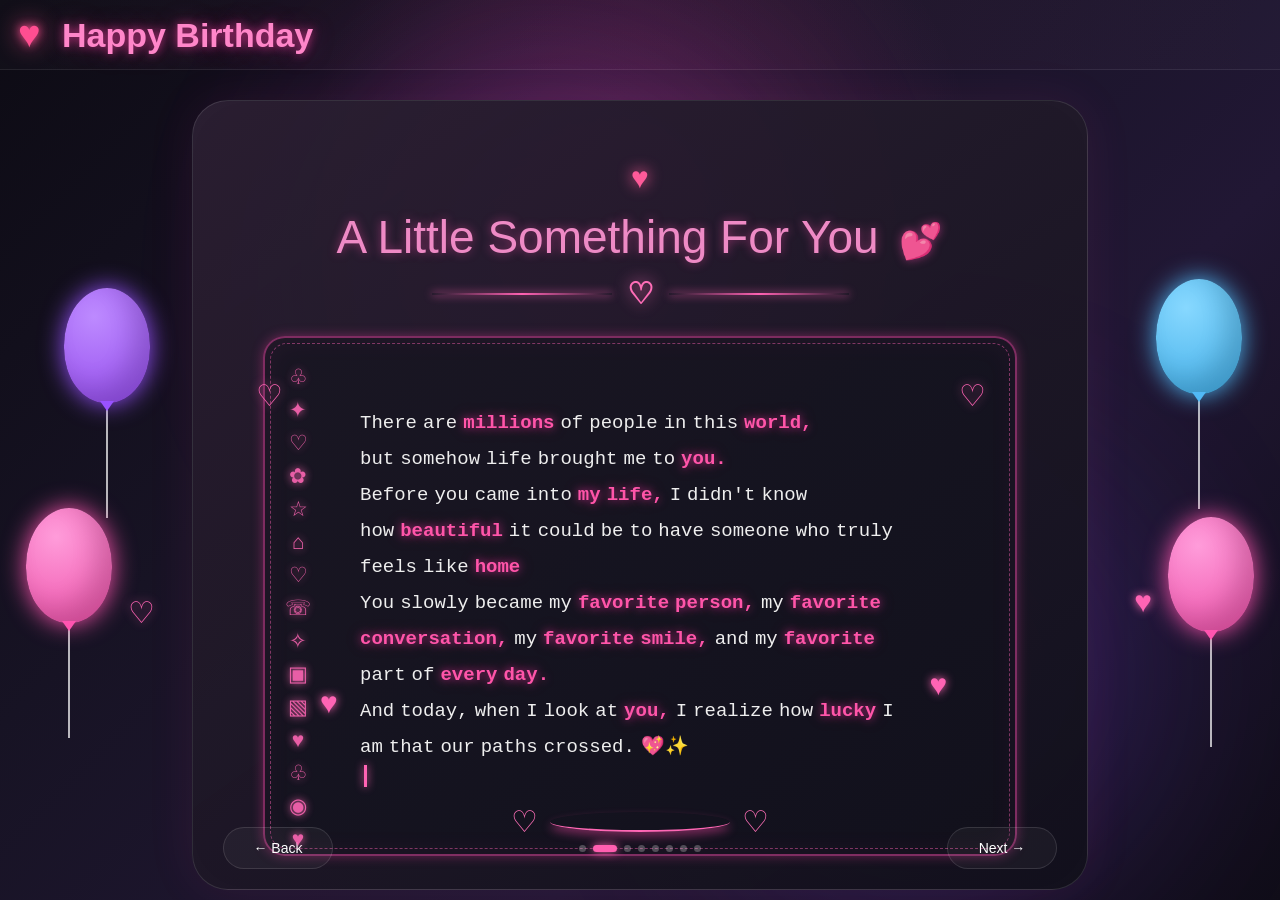
==== commit 431e342e: "modify lines/comments-7" ====
--- a/page2.html
+++ b/page2.html
@@ -63,14 +63,6 @@
     <!-- ================= MAIN CARD ================= -->
 
     <main class="main-card">
-
-        <!-- Page number -->
-
-        <div class="page-number">
-            2 / 9
-        </div>
-
-
         <!-- Heading -->
 
         <div class="heading-area">
--- a/css/page2.css
+++ b/css/page2.css
@@ -936,9 +936,7 @@
 
     .main-card {
         width: 92%;
-
-        padding:
-            45px 30px 25px;
+        padding: 45px 30px 25px;
     }
 
     .heading-area h1 {
@@ -947,9 +945,7 @@
 
     .message-box {
         height: 500px;
-
-        padding:
-            25px 45px;
+        padding: 25px 45px;
     }
 
     #messageText {
@@ -967,60 +963,356 @@
 }
 
 
+/* =========================================================
+   MOBILE - PAGE 2 FULL SCREEN FIT
+   Next button stays at the bottom
+========================================================= */
+
 @media (max-width: 600px) {
 
+    html,
+    body {
+        width: 100%;
+        min-height: 100%;
+        height: auto;
+        overflow-x: hidden;
+        overflow-y: auto;
+    }
+
+    .top-header {
+        height: 58px;
+        padding-left: 12px;
+    }
+
     .birthday-title {
-        font-size: 25px;
-    }
+        font-size: 24px;
+    }
+
+    .header-heart {
+        font-size: 27px;
+        margin-right: 7px;
+    }
+
+
+    /* Main card fills the available mobile screen */
 
     .main-card {
-        margin: 15px auto;
-
-        height:
-            calc(100vh - 90px);
-
-        padding:
-            40px 15px 20px;
+        position: relative;
+
+        width: calc(100% - 16px);
+
+        /*
+           Keep a minimum screen-sized card, but allow it
+           to grow when the message needs more space.
+        */
+        min-height: calc(100vh - 68px);
+        height: auto;
+
+        margin: 10px auto 20px;
+
+        padding: 38px 10px 20px;
+
+        border-radius: 24px;
+
+        display: flex;
+        flex-direction: column;
+
+        overflow: visible;
+    }
+
+
+    /* Page number */
+
+    .page-number {
+        top: 10px;
+        right: 14px;
+        font-size: 11px;
+    }
+
+
+    /* Heading */
+
+    .heading-area {
+        flex-shrink: 0;
+        margin-bottom: 10px;
+    }
+
+    .heading-heart {
+        font-size: 22px;
     }
 
     .heading-area h1 {
-        font-size: 26px;
-    }
+        font-size: 24px;
+        line-height: 1.15;
+        margin-top: 3px;
+    }
+
+    .heading-area h1 span {
+        font-size: 20px;
+    }
+
+    .heading-decoration {
+        margin-top: 5px;
+        gap: 7px;
+    }
+
+    .heading-decoration span {
+        width: 55px;
+    }
+
+    .heading-decoration b {
+        font-size: 20px;
+    }
+
+
+    /* Message box uses all remaining space */
 
     .message-box {
-        height: 500px;
-
-        padding:
-            20px 25px;
-    }
+        position: relative;
+
+        flex: none;
+
+        width: 100%;
+
+        /*
+           Give the message enough room and let the
+           page scroll naturally if needed.
+        */
+        min-height: 420px;
+        height: auto;
+
+        max-height: none;
+
+        padding: 12px 10px;
+
+        border-radius: 16px;
+
+        overflow: hidden;
+    }
+
+
+    /* Hide decorative side icons on small screens */
 
     .message-decoration {
         display: none;
     }
 
+
+    /* Center animated text inside message box */
+
     .message-content {
-        padding: 0;
-    }
+        width: 100%;
+        min-height: 395px;
+        height: auto;
+
+        padding: 10px 0;
+
+        display: flex;
+        align-items: flex-start;
+        justify-content: center;
+
+        overflow: visible;
+    }
+
+
+    /* Animated message */
 
     #messageText {
-        font-size: 14px;
-
-        line-height: 1.8;
-    }
+        width: 100%;
+        max-width: 100%;
+
+        font-family: "Courier New", monospace;
+
+        font-size: 13px;
+        line-height: 1.65;
+
+        text-align: left;
+
+        overflow-wrap: break-word;
+        word-wrap: break-word;
+        word-break: normal;
+
+        margin: 0;
+    }
+
+    .word {
+        margin-right: 3px;
+    }
+
+
+    /* Cursor */
+
+    .cursor {
+        width: 2px;
+        height: 16px;
+        margin-left: 2px;
+    }
+
+
+    /* Hide lower decorative curve so it doesn't
+       consume space needed by the message */
+
+    .message-bottom-decoration {
+        display: none;
+    }
+
+
+    /* =====================================================
+       NAVIGATION - ALWAYS AT THE VERY BOTTOM
+    ===================================================== */
 
     .navigation {
-        left: 15px;
-        right: 15px;
-    }
+        position: relative;
+
+        left: auto;
+        right: auto;
+        bottom: auto;
+
+        width: 100%;
+        height: 40px;
+
+        margin-top: 12px;
+
+        display: flex;
+        align-items: center;
+        justify-content: space-between;
+
+        z-index: 20;
+
+        flex-shrink: 0;
+    }
+
 
     .nav-button {
-        min-width: 80px;
-
-        padding:
-            9px 12px;
-    }
-
-    .balloon {
-        opacity: 0.45;
-    }
-}+        min-width: 72px;
+        height: 34px;
+
+        padding: 7px 10px;
+
+        border-radius: 20px;
+
+        font-size: 12px;
+
+        white-space: nowrap;
+    }
+
+
+    /* Pagination */
+
+    .pagination {
+        display: flex;
+        align-items: center;
+        justify-content: center;
+
+        gap: 4px;
+    }
+
+    .pagination span {
+        width: 5px;
+        height: 5px;
+    }
+
+    .pagination span.active {
+        width: 18px;
+        height: 5px;
+    }
+
+
+    /* Balloons */
+
+    .balloon-body {
+        width: 42px;
+        height: 62px;
+    }
+
+    .balloon-string {
+        height: 55px;
+    }
+
+    .balloon-left-top {
+        left: 0;
+        top: 25%;
+    }
+
+    .balloon-left-bottom {
+        left: -2%;
+        bottom: 15%;
+    }
+
+    .balloon-right-top {
+        right: 0;
+        top: 25%;
+    }
+
+    .balloon-right-bottom {
+        right: -2%;
+        bottom: 15%;
+    }
+
+
+    /* Floating hearts */
+
+    .floating-heart {
+        font-size: 17px;
+    }
+}
+
+
+/* =========================================================
+   VERY SMALL PHONES
+========================================================= */
+
+@media (max-width: 380px) {
+
+    .main-card {
+        width: calc(100% - 10px);
+
+        padding: 35px 7px 15px;
+
+        min-height: calc(100vh - 68px);
+    }
+
+    .heading-area h1 {
+        font-size: 21px;
+    }
+
+    .heading-heart {
+        font-size: 19px;
+    }
+
+    .heading-area h1 span {
+        font-size: 18px;
+    }
+
+    .message-box {
+        padding: 10px 8px;
+        min-height: 430px;
+    }
+
+    #messageText {
+        font-size: 11.5px;
+        line-height: 1.6;
+    }
+
+    .nav-button {
+        min-width: 62px;
+        height: 32px;
+
+        padding: 6px 8px;
+
+        font-size: 11px;
+    }
+
+    .pagination {
+        gap: 3px;
+    }
+
+    .pagination span {
+        width: 4px;
+        height: 4px;
+    }
+
+    .pagination span.active {
+        width: 15px;
+    }
+}
